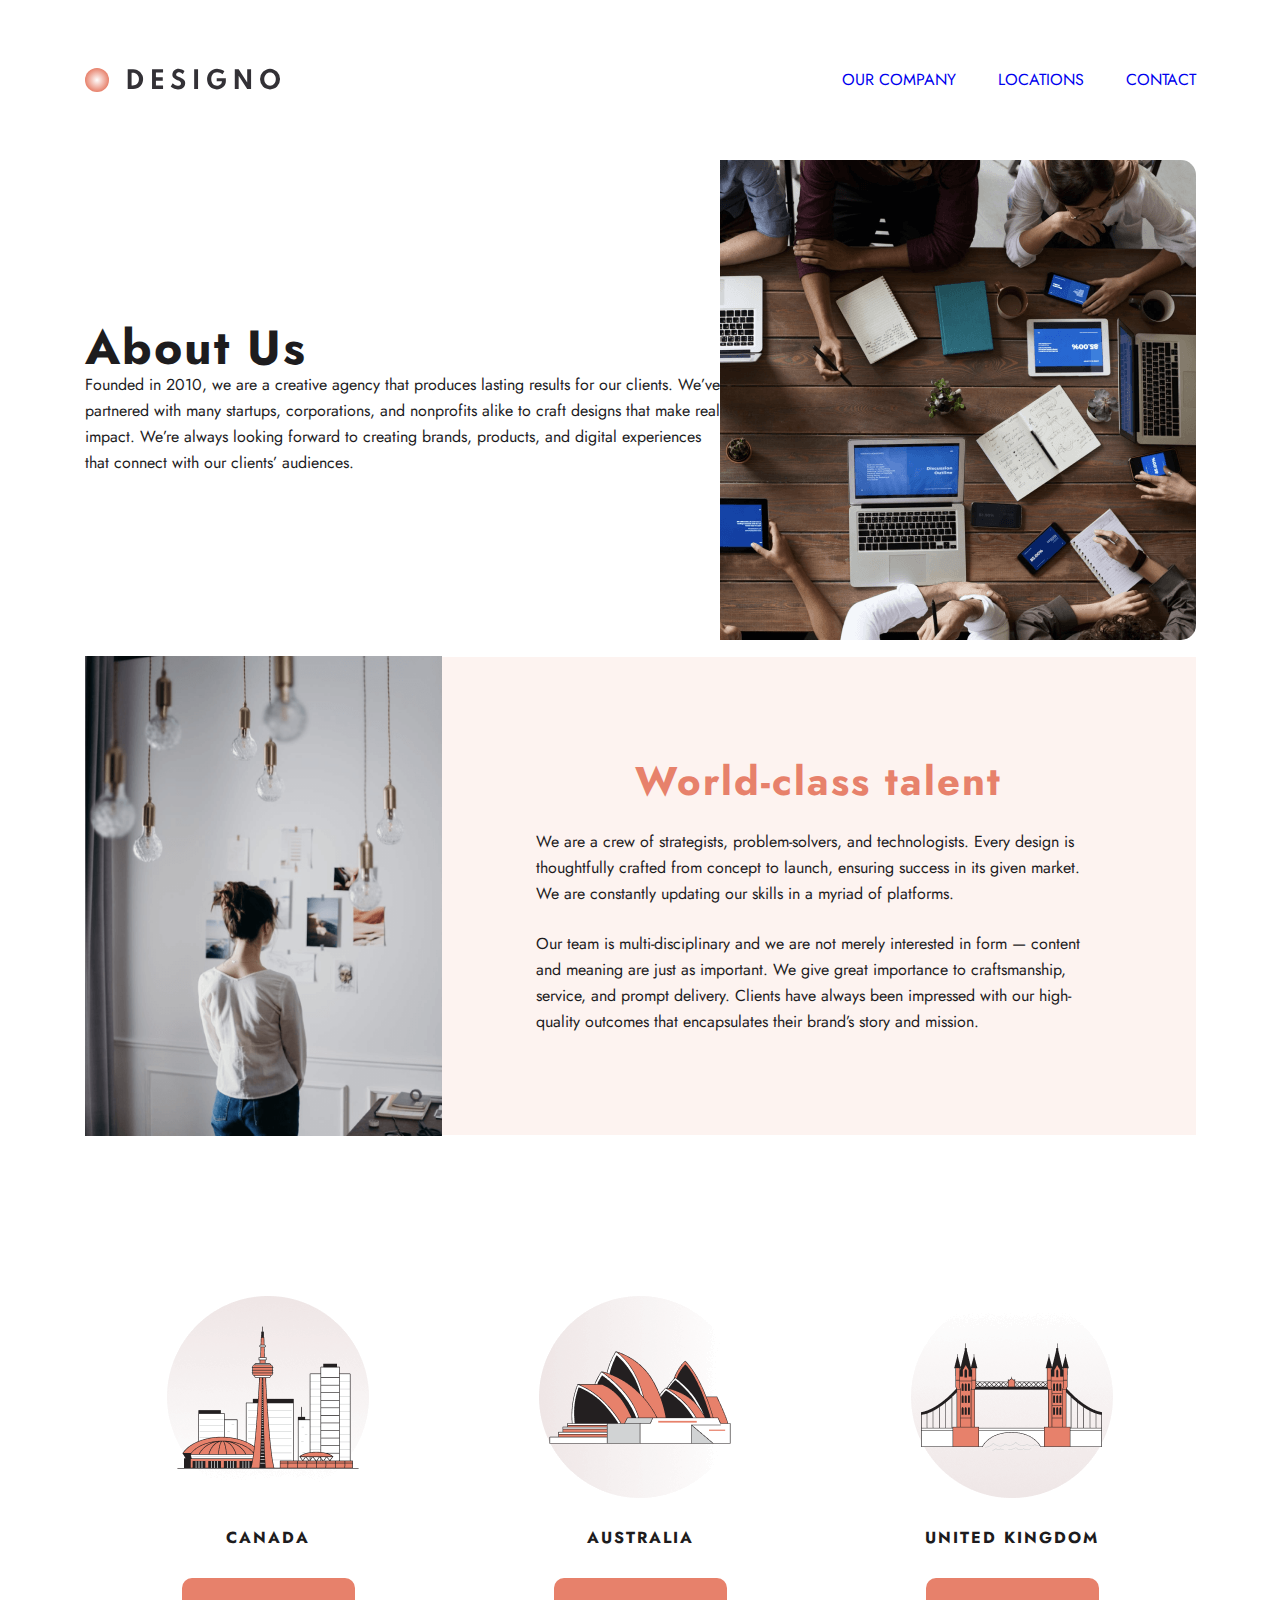
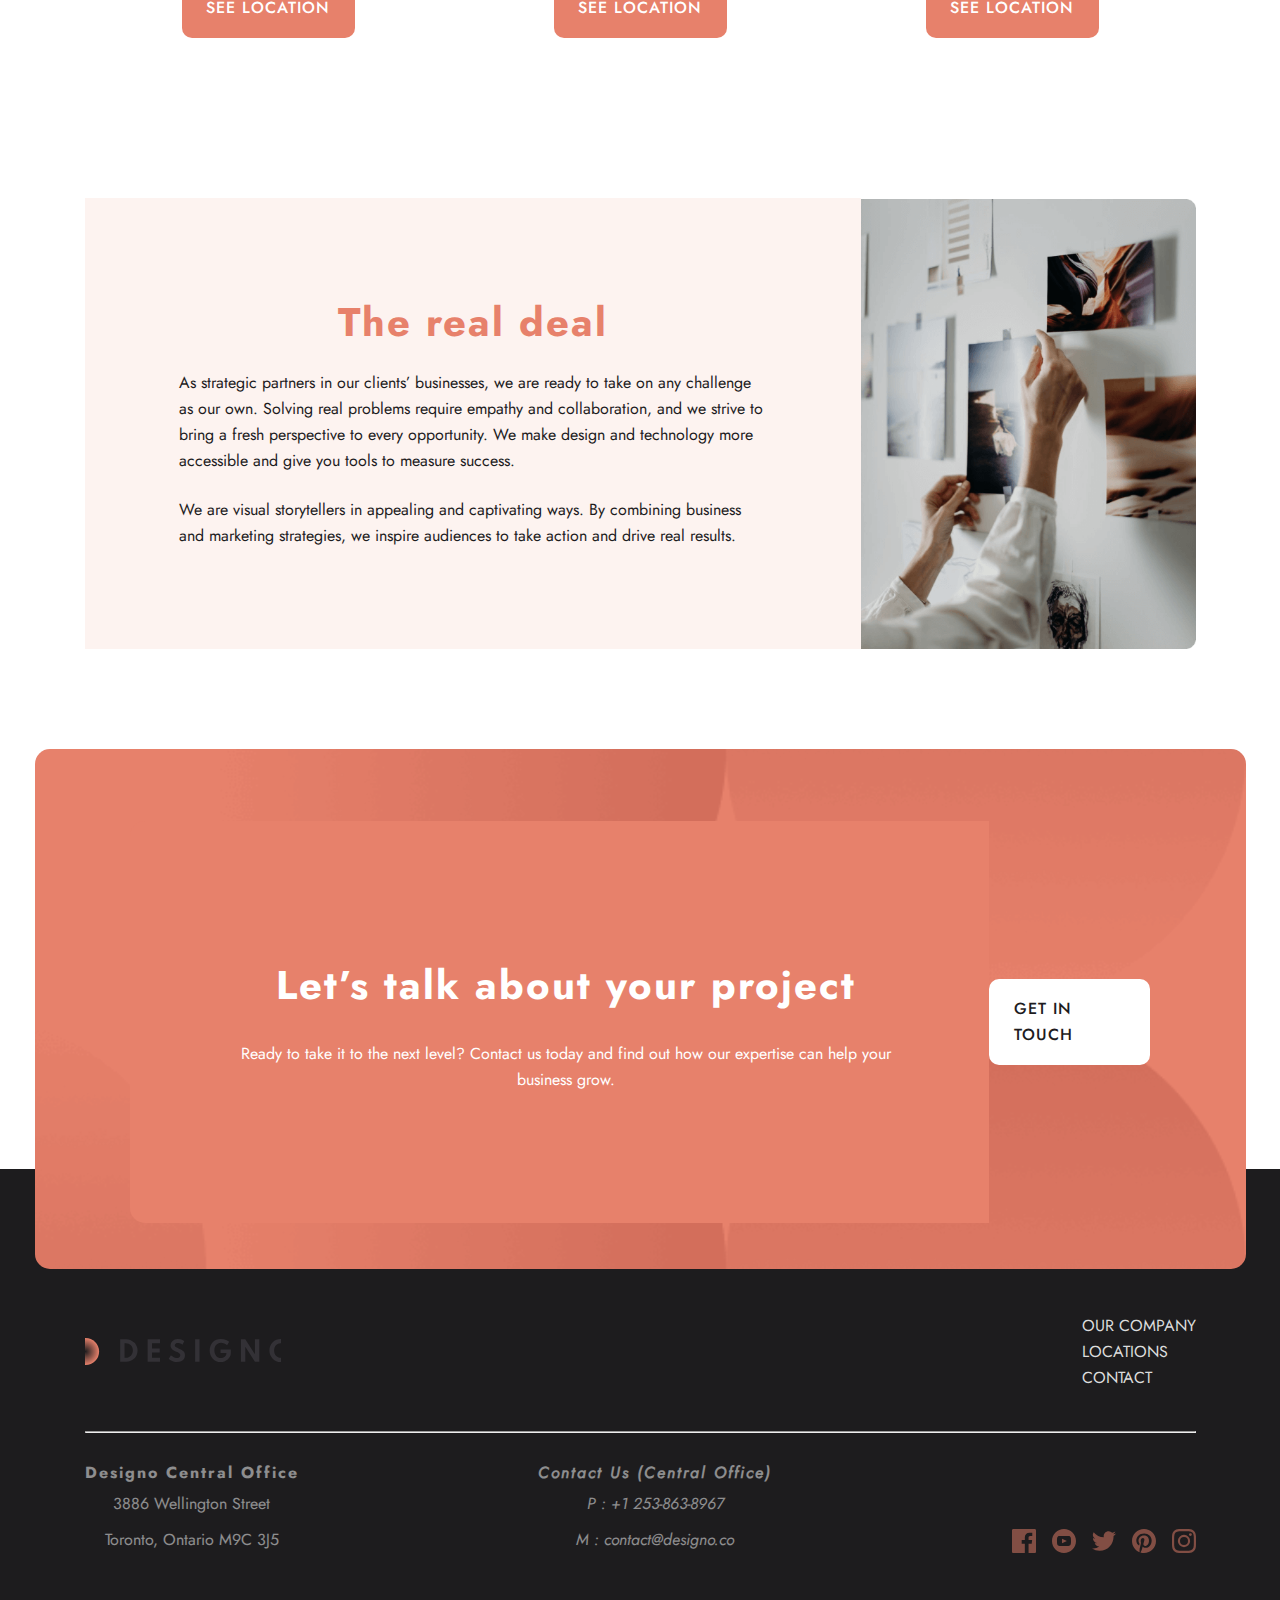
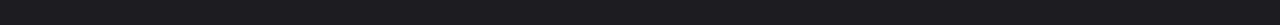
==== about.html @ 4f142d23 "designo site is ready responsive" ====
<!DOCTYPE html>
<html lang="en">
  <head>
    <meta charset="UTF-8" />
    <meta name="viewport" content="width=device-width, initial-scale=1.0" />
    <title>About</title>
    <link rel="stylesheet" href="./css/style.css" />
  </head>
  <body>
    <div class="card">
      <header class="header">
        <div class="container header__container">
          <a class="header__logo-img" href="./index.html">
            <img
              src="./images/svg/hompage-white-logo.svg"
              alt="designo website logo"
              width="196"
              height="24"
          /></a>
          <ul class="header-list">
            <li class="header-item">
              <a class="header-link" href="#">OUR COMPANY</a>
            </li>
            <li class="header-item">
              <a class="header-link" href="./locations.html">LOCATIONS</a>
            </li>
            <li class="header-item">
              <a class="header-link" href="./contact.html">CONTACT</a>
            </li>
          </ul>
          <img
            class="bars-img"
            src="./images/svg/designo-bars icon.svg"
            alt=""
            width="24"
            height="20" />
        </div>
      </header>

      <main class="main">
        <section class="about__start">
          <div class="container about__start__container">
            
              <div class="about__description">
                <h1>About Us</h1>
                <p>
                  Founded in 2010, we are a creative agency that produces lasting
                  results for our clients. We’ve partnered with many startups,
                  corporations, and nonprofits alike to craft designs that make
                  real impact. We’re always looking forward to creating brands,
                  products, and digital experiences that connect with our clients’
                  audiences.
                </p>
              </div>
              <img
              src="./images/pages-images/about-pages-hero-img.png"
              alt=""
              width="476"
              height="480" />
              
            </div>
          </section>
          <section class="about__second">
            <div class="container about__content__container">
              <img
              src="./images/pages-images/about-page-world-img.png"
                alt=""
                width="476"
                height="480" />
              <div class="about__content__description">
                <h2>World-class talent</h2>
                <p>
                  We are a crew of strategists, problem-solvers, and technologists. Every design is thoughtfully crafted from concept to launch, ensuring success in its given market. We are constantly updating our skills in a myriad of platforms.

                  
                </p>
                <p>Our team is multi-disciplinary and we are not merely interested in form — content and meaning are just as important. We give great importance to craftsmanship, service, and prompt delivery. Clients have always been impressed with our high-quality outcomes that encapsulates their brand’s story and mission.</p>
              </div>
              
            
          </div>
        </section>


         <section class="about__hero">
          <div class="container about__hero__container">
            <ul class="about__hero__list">
              <li class="about__hero__item">
                <img src="./images/pages-images/main-image-canada.png" alt="" width="202" height="202">
                <h4>CANADA</h4>
                <a class="btn peach__btn" href="">SEE LOCATION</a>
              </li>
              <li class="about__hero__item">
                <img src="./images/pages-images/about-page-main-australia-img.png" alt="" width="202" height="202">
                <h4>AUSTRALIA</h4>
                <a class="btn peach__btn" href="">SEE LOCATION</a>
              </li>
              <li class="about__hero__item">
                <img src="./images/pages-images/about-page-uka-img.png" alt="" width="202" height="202">
                <h4>UNITED KINGDOM</h4>
                <a class="btn peach__btn" href="">SEE LOCATION</a>
              </li>
            </ul>
          </div>
         </section>

        <section class="about__contents">
          <div class="container about__content__container about__content-order">
           
              <div class="about__content__description">
                <h2>The real deal</h2>
                <p>
                  As strategic partners in our clients’ businesses, we are ready to take on any challenge as our own. Solving real problems require empathy and collaboration, and we strive to bring a fresh perspective to every opportunity. We make design and technology more accessible and give you tools to measure success.

                </p>
                <p>We are visual storytellers in appealing and captivating ways. By combining business and marketing strategies, we inspire audiences to take action and drive real results.</p>
              </div>
              <img
              src="./images/pages-images/aboutoage-main-reel-img.png"
              alt=""
              width="476"
              height="450" />
            
          </div>
        </section>

        <section class="main__end">
          <div class="container main__end__container">
            <div class="main__end__description">
              <h2>Let’s talk about your project</h2>
              <p>
                Ready to take it to the next level? Contact us today and find
                out how our expertise can help your business grow.
              </p>
            </div>
            <a class="btn white__btn" href="">Get in touch</a>
          </div>
        </section>
      </main>

      <footer class="footer">
        <div class="container footer__container">
          <div class="footer__nav__link">
            <a class="header__logo-img" href="./index.html">
              <img
                src="./images/svg/hompage-white-logo.svg"
                alt=""
                width="196"
                height="27"
            /></a>
            <hr class="footer__top__hroad" />
            <ul class="footer-list">
              <li class="footer-item">
                <a class="footer__link" href="#">OUR COMPANY</a>
              </li>
              <li class="footer-item">
                <a class="footer__link" href="./locations.html">LOCATIONS</a>
              </li>
              <li class="footer-item">
                <a class="footer__link" href="./contact.html">CONTACT</a>
              </li>
            </ul>
          </div>
          <hr class="footer__hroad" />
          <div class="footer__nav">
            <div class="footer__nav-city">
              <h4>Designo Central Office</h4>
              <p>3886 Wellington Street</p>
              <p>Toronto, Ontario M9C 3J5</p>
            </div>
            <div class="footer__nav-mail">
              <address>
                <h4>Contact Us (Central Office)</h4>
                <p>P : +1 253-863-8967</p>
                <p>M : contact@designo.co</p>
              </address>
            </div>
            <div class="footer__network">
              <a href=""><img src="./images/svg/footer-facebook.svg"   alt="facebook icon" width="24" height="24"
              /></a>
              <a href=""  ><img src="./images/svg/footer-youtube.svg"alt="you tobe icon" width="24" height="24"
              /></a>
              <a href=""><img src="./images/svg/footer-twitter.svg"   alt="twitter icon" width="24" height="24"
              /></a>
              <a href=""><img src="./images/svg/footer-path.svg"   alt="path icon" width="24" height="24"
              /></a>
              <a href=""  ><img src="./images/svg/footer-instagram.svg" alt="instagramm icon" width="24" height="24"
              /></a>
            </div>
          </div>
        </div>
      </footer>
    </div>
  </body>
</html>
---- css/style.css ----
/*! normalize.css v8.0.1 | MIT License | github.com/necolas/normalize.css */
/* Document
   ========================================================================== */
/**
 * 1. Correct the line height in all browsers.
 * 2. Prevent adjustments of font size after orientation changes in iOS.
 */
html {
  line-height: 1.15; /* 1 */
  -webkit-text-size-adjust: 100%; /* 2 */
}

/* Sections
   ========================================================================== */
/**
 * Remove the margin in all browsers.
 */
body {
  margin: 0;
}

/**
 * Render the `main` element consistently in IE.
 */
main {
  display: block;
}

/**
 * Correct the font size and margin on `h1` elements within `section` and
 * `article` contexts in Chrome, Firefox, and Safari.
 */
h1 {
  font-size: 2em;
  margin: 0.67em 0;
}

/* Grouping content
   ========================================================================== */
/**
 * 1. Add the correct box sizing in Firefox.
 * 2. Show the overflow in Edge and IE.
 */
hr {
  box-sizing: content-box; /* 1 */
  height: 0; /* 1 */
  overflow: visible; /* 2 */
}

/**
 * 1. Correct the inheritance and scaling of font size in all browsers.
 * 2. Correct the odd `em` font sizing in all browsers.
 */
pre {
  font-family: monospace, monospace; /* 1 */
  font-size: 1em; /* 2 */
}

/* Text-level semantics
   ========================================================================== */
/**
 * Remove the gray background on active links in IE 10.
 */
a {
  background-color: transparent;
}

/**
 * 1. Remove the bottom border in Chrome 57-
 * 2. Add the correct text decoration in Chrome, Edge, IE, Opera, and Safari.
 */
abbr[title] {
  border-bottom: none; /* 1 */
  text-decoration: underline; /* 2 */
  -webkit-text-decoration: underline dotted;
          text-decoration: underline dotted; /* 2 */
}

/**
 * Add the correct font weight in Chrome, Edge, and Safari.
 */
b,
strong {
  font-weight: bolder;
}

/**
 * 1. Correct the inheritance and scaling of font size in all browsers.
 * 2. Correct the odd `em` font sizing in all browsers.
 */
code,
kbd,
samp {
  font-family: monospace, monospace; /* 1 */
  font-size: 1em; /* 2 */
}

/**
 * Add the correct font size in all browsers.
 */
small {
  font-size: 80%;
}

/**
 * Prevent `sub` and `sup` elements from affecting the line height in
 * all browsers.
 */
sub,
sup {
  font-size: 75%;
  line-height: 0;
  position: relative;
  vertical-align: baseline;
}

sub {
  bottom: -0.25em;
}

sup {
  top: -0.5em;
}

/* Embedded content
   ========================================================================== */
/**
 * Remove the border on images inside links in IE 10.
 */
img {
  border-style: none;
}

/* Forms
   ========================================================================== */
/**
 * 1. Change the font styles in all browsers.
 * 2. Remove the margin in Firefox and Safari.
 */
button,
input,
optgroup,
select,
textarea {
  font-family: inherit; /* 1 */
  font-size: 100%; /* 1 */
  line-height: 1.15; /* 1 */
  margin: 0; /* 2 */
}

/**
 * Show the overflow in IE.
 * 1. Show the overflow in Edge.
 */
button,
input { /* 1 */
  overflow: visible;
}

/**
 * Remove the inheritance of text transform in Edge, Firefox, and IE.
 * 1. Remove the inheritance of text transform in Firefox.
 */
button,
select { /* 1 */
  text-transform: none;
}

/**
 * Correct the inability to style clickable types in iOS and Safari.
 */
button,
[type=button],
[type=reset],
[type=submit] {
  -webkit-appearance: button;
}

/**
 * Remove the inner border and padding in Firefox.
 */
button::-moz-focus-inner,
[type=button]::-moz-focus-inner,
[type=reset]::-moz-focus-inner,
[type=submit]::-moz-focus-inner {
  border-style: none;
  padding: 0;
}

/**
 * Restore the focus styles unset by the previous rule.
 */
button:-moz-focusring,
[type=button]:-moz-focusring,
[type=reset]:-moz-focusring,
[type=submit]:-moz-focusring {
  outline: 1px dotted ButtonText;
}

/**
 * Correct the padding in Firefox.
 */
fieldset {
  padding: 0.35em 0.75em 0.625em;
}

/**
 * 1. Correct the text wrapping in Edge and IE.
 * 2. Correct the color inheritance from `fieldset` elements in IE.
 * 3. Remove the padding so developers are not caught out when they zero out
 *    `fieldset` elements in all browsers.
 */
legend {
  box-sizing: border-box; /* 1 */
  color: inherit; /* 2 */
  display: table; /* 1 */
  max-width: 100%; /* 1 */
  padding: 0; /* 3 */
  white-space: normal; /* 1 */
}

/**
 * Add the correct vertical alignment in Chrome, Firefox, and Opera.
 */
progress {
  vertical-align: baseline;
}

/**
 * Remove the default vertical scrollbar in IE 10+.
 */
textarea {
  overflow: auto;
}

/**
 * 1. Add the correct box sizing in IE 10.
 * 2. Remove the padding in IE 10.
 */
[type=checkbox],
[type=radio] {
  box-sizing: border-box; /* 1 */
  padding: 0; /* 2 */
}

/**
 * Correct the cursor style of increment and decrement buttons in Chrome.
 */
[type=number]::-webkit-inner-spin-button,
[type=number]::-webkit-outer-spin-button {
  height: auto;
}

/**
 * 1. Correct the odd appearance in Chrome and Safari.
 * 2. Correct the outline style in Safari.
 */
[type=search] {
  -webkit-appearance: textfield; /* 1 */
  outline-offset: -2px; /* 2 */
}

/**
 * Remove the inner padding in Chrome and Safari on macOS.
 */
[type=search]::-webkit-search-decoration {
  -webkit-appearance: none;
}

/**
 * 1. Correct the inability to style clickable types in iOS and Safari.
 * 2. Change font properties to `inherit` in Safari.
 */
::-webkit-file-upload-button {
  -webkit-appearance: button; /* 1 */
  font: inherit; /* 2 */
}

/* Interactive
   ========================================================================== */
/*
 * Add the correct display in Edge, IE 10+, and Firefox.
 */
details {
  display: block;
}

/*
 * Add the correct display in all browsers.
 */
summary {
  display: list-item;
}

/* Misc
   ========================================================================== */
/**
 * Add the correct display in IE 10+.
 */
template {
  display: none;
}

/**
 * Add the correct display in IE 10.
 */
[hidden] {
  display: none;
}

*,
*::after,
*::before {
  margin: 0;
  padding: 0;
  box-sizing: border-box;
}

*:focus {
  outline: 2px dotted #E7816B;
  outline-offset: 0.3s;
}

html {
  scroll-behavior: smooth;
  font-size: 62.5%;
  height: 100%;
}

img {
  display: flex;
  -o-object-fit: cover;
     object-fit: cover; /* contain */
}

a {
  text-decoration: none;
  display: inline-block;
}

ul,
ol {
  list-style: none;
}

h1,
h2,
h3,
h4,
h5,
h6 {
  margin: 0;
}

body {
  font-family: "Jost";
  font-weight: 400;
  font-size: 1.6rem;
  line-height: 1.62;
  color: #1D1C1E;
  display: flex;
  flex-direction: column;
  height: 100%;
}

.container {
  width: 100%;
  max-width: 1211px;
  margin-left: auto;
  margin-right: auto;
  padding-left: 5rem;
  padding-right: 5rem;
}

.main__start__container {
  background-image: url("../../images/png/main-end-bg.png");
  background-color: #E7816B;
  border-radius: 1.5rem;
}

.main__start__description {
  color: #FFFFFF;
  display: flex;
  flex-direction: column;
  align-items: center;
  justify-content: center;
  padding-top: 6.4rem;
  padding-bottom: 6.4rem;
}
.main__start__description p {
  width: 100%;
  max-width: 530px;
  text-align: center;
  margin-top: 2.4rem;
}

@media screen and (max-width: 420px) {
  .main__start__description h1 {
    font-size: 3rem;
  }
}
.web-hero__container {
  border-radius: 15px;
  display: flex;
  flex-wrap: wrap;
  align-items: center;
  justify-content: center;
  margin-top: 16rem;
  margin-bottom: 16rem;
  gap: 3rem;
}

.web-hero__content {
  display: flex;
  flex-direction: column;
  align-items: center;
  justify-content: center;
}

.web-hero__text {
  background-color: #E7816B;
  width: 100%;
  max-width: 350px;
  padding: 3.2rem;
  display: flex;
  flex-direction: column;
  align-items: center;
  justify-content: center;
  border-radius: 0 0 1.5rem 1.5rem;
}
.web-hero__text p {
  text-align: center;
  margin-top: 1.6rem;
}

.wrapper__designs {
  display: flex;
  justify-content: space-between;
  gap: 3rem;
}

.app__designs {
  background-image: url("../../images/png/app-design.jpg");
  background-repeat: no-repeat;
  width: 100%;
  max-width: 540px;
  padding: 8rem 8.3rem;
  color: #FFFFFF;
  border-radius: 1.5rem;
}

.graphic__designs {
  background-image: url("../../images/png/graphic.png");
  background-repeat: no-repeat;
  padding: 8rem 7rem;
  width: 100%;
  max-width: 540px;
  color: #FFFFFF;
  border-radius: 1.5rem;
}

@media screen and (max-width: 900px) {
  .wrapper__designs h2 {
    font-size: 3rem;
  }
}
@media screen and (max-width: 820px) {
  .wrapper__designs .design__nav-text {
    font-weight: 500px;
    font-size: 1.5rem;
    line-height: 1.44;
    letter-spacing: 2px;
    text-align: center;
    cursor: pointer;
  }
  .wrapper__designs .app-designs {
    padding: 5rem 4rem;
  }
  .wrapper__designs .graphic__designs {
    padding: 5rem 5rem;
  }
}
@media screen and (max-width: 700px) {
  .wrapper__designs {
    display: flex;
    flex-direction: column;
    align-items: center;
    justify-content: center;
  }
  .wrapper__designs .app__designs {
    padding: 5rem 4rem;
    width: 100%;
  }
  .wrapper__designs .graphic__designs {
    width: 100%;
  }
}
.web-hero__dubl {
  display: flex;
  flex-wrap: wrap;
  justify-content: flex-start;
}

@media screen and (max-width: 850px) {
  .web-hero__dubl {
    display: flex;
    flex-wrap: wrap;
    align-items: center;
    justify-content: center;
  }
}
/* jost-regular - latin */
@font-face {
  font-display: swap; /* Check https://developer.mozilla.org/en-US/docs/Web/CSS/@font-face/font-display for other options. */
  font-family: "Jost";
  font-style: normal;
  font-weight: 400;
  src: url("../fonts/jost-v14-latin-regular.woff2") format("woff2"); /* Chrome 36+, Opera 23+, Firefox 39+, Safari 12+, iOS 10+ */
}
/* jost-italic - latin */
@font-face {
  font-display: swap; /* Check https://developer.mozilla.org/en-US/docs/Web/CSS/@font-face/font-display for other options. */
  font-family: "Jost";
  font-style: italic;
  font-weight: 400;
  src: url("../fonts/jost-v14-latin-italic.woff2") format("woff2"); /* Chrome 36+, Opera 23+, Firefox 39+, Safari 12+, iOS 10+ */
}
/* jost-500 - latin */
@font-face {
  font-display: swap; /* Check https://developer.mozilla.org/en-US/docs/Web/CSS/@font-face/font-display for other options. */
  font-family: "Jost";
  font-style: normal;
  font-weight: 500;
  src: url("../fonts/jost-v14-latin-500.woff2") format("woff2"); /* Chrome 36+, Opera 23+, Firefox 39+, Safari 12+, iOS 10+ */
}
/* jost-700 - latin */
@font-face {
  font-display: swap; /* Check https://developer.mozilla.org/en-US/docs/Web/CSS/@font-face/font-display for other options. */
  font-family: "Jost";
  font-style: normal;
  font-weight: 700;
  src: url("../fonts/jost-v14-latin-700.woff2") format("woff2"); /* Chrome 36+, Opera 23+, Firefox 39+, Safari 12+, iOS 10+ */
}
h1 h2 h3 {
  font-weight: 500;
  color: #1D1C1E;
}

h1 {
  font-size: 4.8rem;
  line-height: 1;
  letter-spacing: 2px;
}

h2 {
  font-size: 4rem;
  line-height: 1.2;
  letter-spacing: 2px;
}

h3 {
  font-size: 2rem;
  line-height: 1.3;
  letter-spacing: 5px;
}

h4 {
  font-weight: 700;
  line-height: 1;
  letter-spacing: 2px;
}

.btn {
  padding: 1.7rem 2.45rem;
  border-radius: 1rem;
  font-size: 1.6rem;
  font-weight: 500;
  letter-spacing: 1px;
  text-transform: uppercase;
}

.white__btn {
  color: #1D1C1E;
  background-color: #FFFFFF;
  transition: 0.3s;
}

.white__btn:hover {
  color: #FFFFFF;
  background-color: #FFAD9B;
}

.peach__btn {
  color: #FFFFFF;
  background-color: #E7816B;
  transition: 0.3s;
}

.peach__btn:hover {
  background-color: #FFAD9B;
  transition: 0.4s;
}

.header {
  background-color: #FFFFFF;
}

.header__container {
  display: flex;
  align-items: center;
  padding-top: 6.7rem;
  padding-bottom: 6.7rem;
}

.header__logo-img {
  margin-right: auto;
}

.header-list {
  display: flex;
  align-items: center;
  gap: 4.2rem;
}

.header__link {
  color: #1D1C1E;
}

.header__link::after {
  content: "";
  display: block;
  width: 0;
  height: 1px;
  background-color: #333136;
  transition: 0.3s;
}

.header__link:hover::after {
  content: "";
  width: 100%;
}

.bars-img {
  display: none;
}

@media screen and (max-width: 700px) {
  .header-list {
    display: flex;
    align-items: center;
    gap: 1.2rem;
  }
}
@media screen and (max-width: 615px) {
  .header-list {
    display: none;
  }
  .bars-img {
    display: block;
  }
}
.footer {
  padding-top: 14.4rem;
  padding-bottom: 7.2rem;
  background-color: #1D1C1E;
}

.footer__nav__link {
  margin-bottom: 4rem;
  display: flex;
  align-items: center;
}

.header__logo-img {
  -o-object-fit: cover;
     object-fit: cover;
  margin-right: auto;
}

.footer__list {
  display: flex;
  align-items: center;
  gap: 4.2rem;
}

.footer__link {
  color: #DCDCDC;
}

.footer__hr {
  background-color: #FFFFFF;
  opacity: 0.1;
}

.footer__nav {
  margin-top: 3.2rem;
  display: flex;
  justify-content: space-between;
  align-items: flex-end;
  color: #FFFFFF;
  opacity: 0.5;
}

.footer__nav-city {
  display: flex;
  flex-direction: column;
  align-items: center;
  justify-content: center;
  gap: 1rem;
}

.footer__nav-mail address {
  display: flex;
  flex-direction: column;
  align-items: center;
  justify-content: center;
  gap: 1rem;
}

.footer__network {
  display: flex;
  gap: 1.6rem;
}
.footer__network img {
  -o-object-fit: contain;
     object-fit: contain;
}

.footer__top__hroad {
  display: none;
}

@media screen and (max-width: 760px) {
  .footer__nav {
    display: flex;
    flex-direction: column;
    align-items: center;
    justify-content: center;
    gap: 3rem;
  }
}
@media screen and (max-width: 670px) {
  .footer__hroad {
    display: none;
  }
  .footer__nav__link {
    display: flex;
    flex-direction: column;
    align-items: center;
    justify-content: center;
  }
  .header__logo-img {
    margin-left: auto;
    margin-right: auto;
  }
  .footer__top__hroad {
    display: block;
    width: 100%;
    margin-top: 3.2rem;
    margin-bottom: 3.2rem;
  }
  .footer-list {
    display: flex;
    flex-direction: column;
    align-items: center;
    justify-content: center;
  }
}
main {
  flex-grow: 1;
}

.hero__container {
  padding-top: 6rem;
  padding-bottom: 4rem;
  display: flex;
  justify-content: space-between;
  align-items: center;
  background-image: url("../../images/svg/main-hero-oval.png");
  background-repeat: no-repeat;
  background-position: right;
  background-size: contain;
  background-color: #E7816B;
  border-radius: 1.8rem;
}
.hero__container img {
  width: 100%;
  max-width: 284px;
  -o-object-fit: contain;
     object-fit: contain;
  margin-bottom: -7.6rem;
}

.hero__text {
  width: 100%;
  max-width: 640px;
  color: #FFFFFF;
}
.hero__text p {
  width: 100%;
  max-width: 450px;
  margin-top: 3rem;
  margin-bottom: 4rem;
}

@media screen and (max-width: 800px) {
  .hero__container {
    padding-top: 3rem;
    padding-bottom: 2rem;
    align-items: flex-start;
  }
  .hero__container h1 {
    font-size: 3rem;
  }
  .hero__container img {
    width: 100%;
    max-width: 200px;
    -o-object-fit: contain;
       object-fit: contain;
    margin-bottom: -13rem;
  }
}
@media screen and (max-width: 600px) {
  .hero__container {
    display: flex;
    flex-direction: column;
    align-items: center;
    justify-content: center;
  }
  .hero__container .hero__description {
    display: flex;
    flex-direction: column;
    align-items: center;
    justify-content: center;
  }
  .hero__container .hero__description h1 {
    text-align: center;
  }
  .hero__container .hero__description p {
    text-align: center;
  }
}
.about-us__list {
  display: flex;
  flex-wrap: wrap;
  justify-content: center;
  gap: 3rem;
  align-items: center;
}

.about-us__item {
  display: flex;
  flex-direction: column;
  align-items: center;
  justify-content: center;
}
.about-us__item p {
  width: 100%;
  max-width: 350px;
  text-align: center;
}
.about-us__item h3 {
  margin-top: 4.8rem;
  margin-bottom: 3.2rem;
}

.main__end {
  position: relative;
}

.main__end__container {
  background-color: #E7816B;
  background-image: url("../../images/png/main-end-bg.png");
  background-repeat: no-repeat;
  padding: 7.2rem 9.6rem 4.6rem 9.5rem;
  background-position: right;
  background-size: cover;
  align-items: center;
  position: relative;
  display: flex;
  justify-content: center;
  border-radius: 1.5rem;
  top: 10rem;
}

.main__end-text {
  width: 100%;
  max-width: 459px;
  margin-right: auto;
  color: #FFFFFF;
}
.main__end-text h2 {
  width: 100%;
  max-width: 368px;
  padding-bottom: 1rem;
}

@media screen and (max-width: 820px) {
  .main__end__container {
    display: flex;
    flex-direction: column;
    align-items: center;
    justify-content: center;
    gap: 3.2rem;
  }
  .main__end-text {
    display: flex;
    flex-direction: column;
    align-items: center;
    justify-content: center;
    gap: 2rem;
    margin-left: auto;
  }
  .main__end-text h2 {
    text-align: center;
  }
  .main__end-text p {
    text-align: center;
  }
}
@media screen and (max-width: 500px) {
  .main__end-text h2 {
    font-size: 3rem;
  }
  .main__end__container .btn {
    padding: 1.7rem 1.8rem;
    font-size: 1.5rem;
  }
}
.design__container {
  display: flex;
  justify-content: space-between;
  align-items: center;
  gap: 3rem;
  padding: 0;
  margin-top: 16rem;
  padding-bottom: 16rem;
}

.web__design {
  display: flex;
  flex-direction: column;
  align-items: center;
  justify-content: center;
  background-image: url("../../images/png/web-design.png");
  background-repeat: no-repeat;
  background-size: cover;
  padding: 27.3rem 13.6rem;
  color: #FFFFFF;
  border-radius: 1.5rem;
}

.design__navigation {
  display: flex;
  align-items: center;
  margin-top: 2.4rem;
}
.design__navigation .design__nav__description {
  font-weight: 500px;
  font-size: 1.5rem;
  line-height: 1.44;
  letter-spacing: 5px;
  text-align: center;
  cursor: pointer;
}

.app__design {
  background-image: url("../../images/png/app-design.jpg");
  background-repeat: no-repeat;
  background-size: cover;
  border-radius: 1.5rem;
  padding: 10.7rem 10.3rem;
  margin-bottom: 2.4rem;
  color: #FFFFFF;
}

.design__navigation a {
  color: #FFFFFF;
}

.graphic__design {
  background-image: url("../../images/png/graphic.png");
  background-repeat: no-repeat;
  background-size: cover;
  padding: 10.7rem 10.3rem;
  border-radius: 1.5rem;
  color: #FFFFFF;
}

.web-hero__text {
  background-color: #F1F3F5;
}
.web-hero__text h3 {
  font-weight: 500;
  color: #E7816B;
}
.web-hero__text p {
  color: #333136;
}

@media screen and (max-width: 1030px) {
  .design__container h2 {
    font-size: 3rem;
  }
}
@media screen and (max-width: 880px) {
  .design__container .web__design {
    padding: 20.3rem 5.6rem;
  }
  .design__container .app__design {
    padding: 7.7rem 6.3rem;
  }
  .design__container .graphic__design {
    padding: 7.7rem 6.3rem;
  }
}
@media screen and (max-width: 700px) {
  .design__container {
    display: flex;
    flex-direction: column;
    align-items: center;
    justify-content: center;
  }
  .design__container .wrapper__design {
    width: 100%;
  }
  .design__container .web__design {
    width: 100%;
    padding: 7.7rem 6.3rem;
  }
  .design__container .app__design {
    width: 100%;
    background-size: cover;
    display: flex;
    flex-direction: column;
    align-items: center;
    justify-content: cen;
  }
  .design__container .graphic__design {
    width: 100%;
    background-size: cover;
    display: flex;
    flex-direction: column;
    align-items: center;
    justify-content: center;
  }
}
.about__start__container {
  width: 100%;
  display: flex;
  align-items: center;
  justify-content: center;
}
.about__start__container img {
  width: 100%;
  height: 100%;
  border-radius: 0 1.5rem 1.5rem 0;
  -o-object-fit: contain;
     object-fit: contain;
}

.main__end__description {
  display: flex;
  flex-direction: column;
  align-items: center;
  justify-content: center;
  color: #FFFFFF;
  background-image: url("../../images/svg/main-hero-oval.png");
  background-repeat: no-repeat;
  background-size: cover;
  background-position: right 0.5rem bottom;
  background-color: #E7816B;
  padding: 14rem 8.2rem 13rem 9.5rem;
  border-radius: 1.5rem 0 0 1.5rem;
}
.main__end__description p {
  margin-top: 3.2rem;
  text-align: center;
}

@media screen and (max-width: 1085px) {
  .about__start__container {
    display: flex;
    flex-direction: column-reverse;
    align-items: center;
    justify-content: center;
  }
  .about__start__container img {
    border-radius: 1.5rem 1.5rem 0 0;
  }
  .about__start__container .about__description {
    border-radius: 0 0 1.5rem 1.5rem;
  }
}
.about__content__container {
  display: flex;
  align-items: center;
  margin-top: 1.6rem;
}
.about__content__container img {
  width: 100%;
  max-width: 476px;
}

.about__content__description {
  padding: 10rem 9.4rem;
  display: flex;
  flex-direction: column;
  align-items: center;
  justify-content: center;
  gap: 2.4rem;
  background-color: #FDF3F0;
}
.about__content__description h2 {
  color: #E7816B;
}

@media screen and (max-width: 1185px) {
  .about__content__description {
    padding: 7rem 8rem;
  }
}
@media screen and (max-width: 1050px) {
  .about__content__description {
    padding: 8rem 5rem;
  }
}
@media screen and (max-width: 1050px) {
  .about__content__description {
    padding: 7rem 5rem;
  }
}
@media screen and (max-width: 980px) {
  .about__content__description {
    padding: 6rem 4rem;
  }
}
@media screen and (max-width: 900px) {
  .about__content__description {
    padding: 5rem 3rem;
  }
}
@media screen and (max-width: 885px) {
  .about__content__container {
    display: flex;
    flex-direction: column;
    align-items: center;
    justify-content: center;
  }
  .about__content__container img {
    width: 100%;
    max-width: 1111px;
  }
  .about__content-order {
    display: flex;
    flex-direction: column-reverse;
    align-items: center;
    justify-content: center;
  }
  .about__content-order img {
    width: 100%;
    max-width: 1111px;
  }
}
.about__hero__container {
  margin-top: 16rem;
  margin-bottom: 16rem;
}

.about__hero__list {
  display: flex;
  flex-wrap: wrap;
  gap: 17rem;
  align-items: center;
  justify-content: center;
}

.about__hero__item {
  display: flex;
  flex-direction: column;
  align-items: center;
  justify-content: center;
  gap: 3.2rem;
}

.contact__container {
  background-color: #E7816B;
  border-radius: 1.5rem;
  display: flex;
  align-items: center;
  background-image: url("../../images/svg/main-hero-oval.png");
  background-repeat: no-repeat;
}

.contact__description {
  color: #FFFFFF;
  width: 100%;
  max-width: 540px;
  padding: 13.5rem 0 16.1rem 9.5rem;
}
.contact__description h1 {
  margin-bottom: 3.2rem;
}

.contact__submit {
  margin-left: auto;
  display: flex;
  flex-direction: column;
  align-items: flex-end;
  gap: 2.5rem;
}

.contact-form {
  width: 100%;
  display: flex;
  flex-direction: column;
  gap: 25px;
}

.contact-form__input {
  border: none;
  background: transparent;
  color: #fff;
  border-bottom: 1px solid #fff;
  padding: 0 16px 12px;
  width: 100%;
}

.contact-form__input:focus {
  outline: none;
}

.contact-form__input::-moz-placeholder {
  color: #fff;
}

.contact-form__input::placeholder {
  color: #fff;
}

.contact-form__textarea {
  border: none;
  background: transparent;
  color: #fff;
  border-bottom: 1px solid #fff;
  padding: 0 16px 12px;
  width: 100%;
  height: 102px;
}

.contact-form__textarea:focus {
  outline: none;
}

.contact-form__textarea::-moz-placeholder {
  color: #fff;
}

.contact-form__textarea::placeholder {
  color: #fff;
}

.contact-form__wrapper {
  width: 100%;
  display: flex;
  justify-content: flex-end;
}

.btn {
  border: none;
}

@media screen and (max-width: 700px) {
  .contact__container {
    width: 100%;
    display: flex;
    flex-direction: column;
    align-items: center;
    justify-content: center;
  }
  .btn {
    margin-bottom: 2rem;
  }
  .contact-form {
    display: flex;
    flex-direction: column;
    align-items: center;
    justify-content: center;
  }
}
.canada__container {
  display: flex;
  flex-direction: column;
  align-items: center;
  justify-content: center;
  gap: 3.2rem;
}
.canada__container img {
  width: 100%;
  border-radius: 1.5rem;
}

.canada__content__wrapper {
  width: 100%;
  display: flex;
  align-items: center;
  gap: 3rem;
}

.canada__cantent {
  width: 100%;
  max-width: 940px;
  display: flex;
  flex-direction: column;
  gap: 2.4rem;
  padding: 8.8rem 9.5rem;
  background-color: #FDF3F0;
  background-image: url("../../images/png/main-end-bg.png");
  background-repeat: no-repeat;
  background-size: cover;
  border-radius: 1.5rem;
}

.canada__description {
  display: flex;
  gap: 10rem;
}

.canada__office address {
  width: 100%;
  max-width: 255px;
}

.canada__contact address {
  width: 100%;
  max-width: 255px;
}

@media screen and (max-width: 950px) {
  .canada__content__wrapper {
    display: flex;
    flex-direction: column-reverse;
  }
  .canada__content__revers {
    display: flex;
    flex-direction: column;
  }
}
@media screen and (max-width: 776px) {
  .canada__cantent {
    padding: 4.8rem 5.5rem;
  }
  .canada__description {
    display: flex;
    gap: 4rem;
  }
}
@media screen and (max-width: 600px) {
  .canada__cantent {
    display: flex;
    flex-direction: column;
    align-items: center;
    justify-content: center;
  }
  .canada__description {
    display: flex;
    flex-direction: column;
    align-items: center;
    justify-content: center;
  }
}/*# sourceMappingURL=style.css.map */
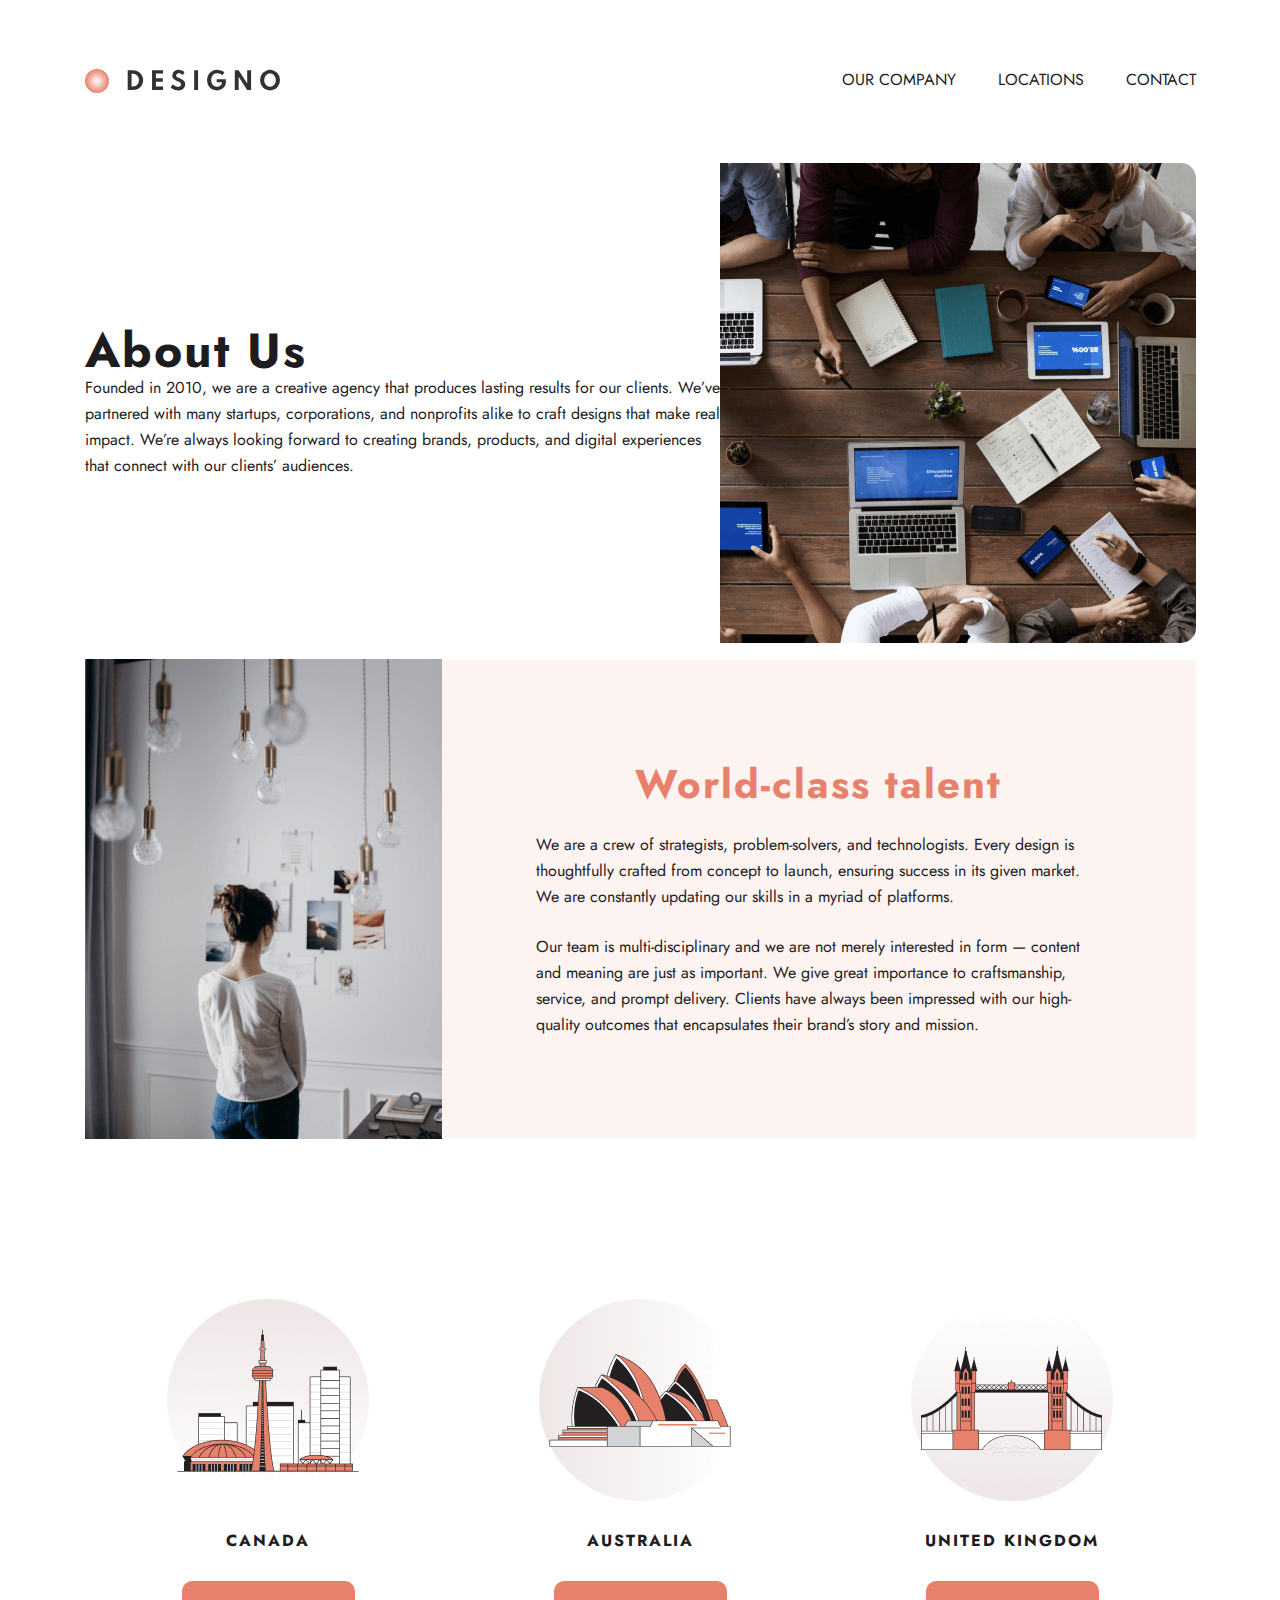
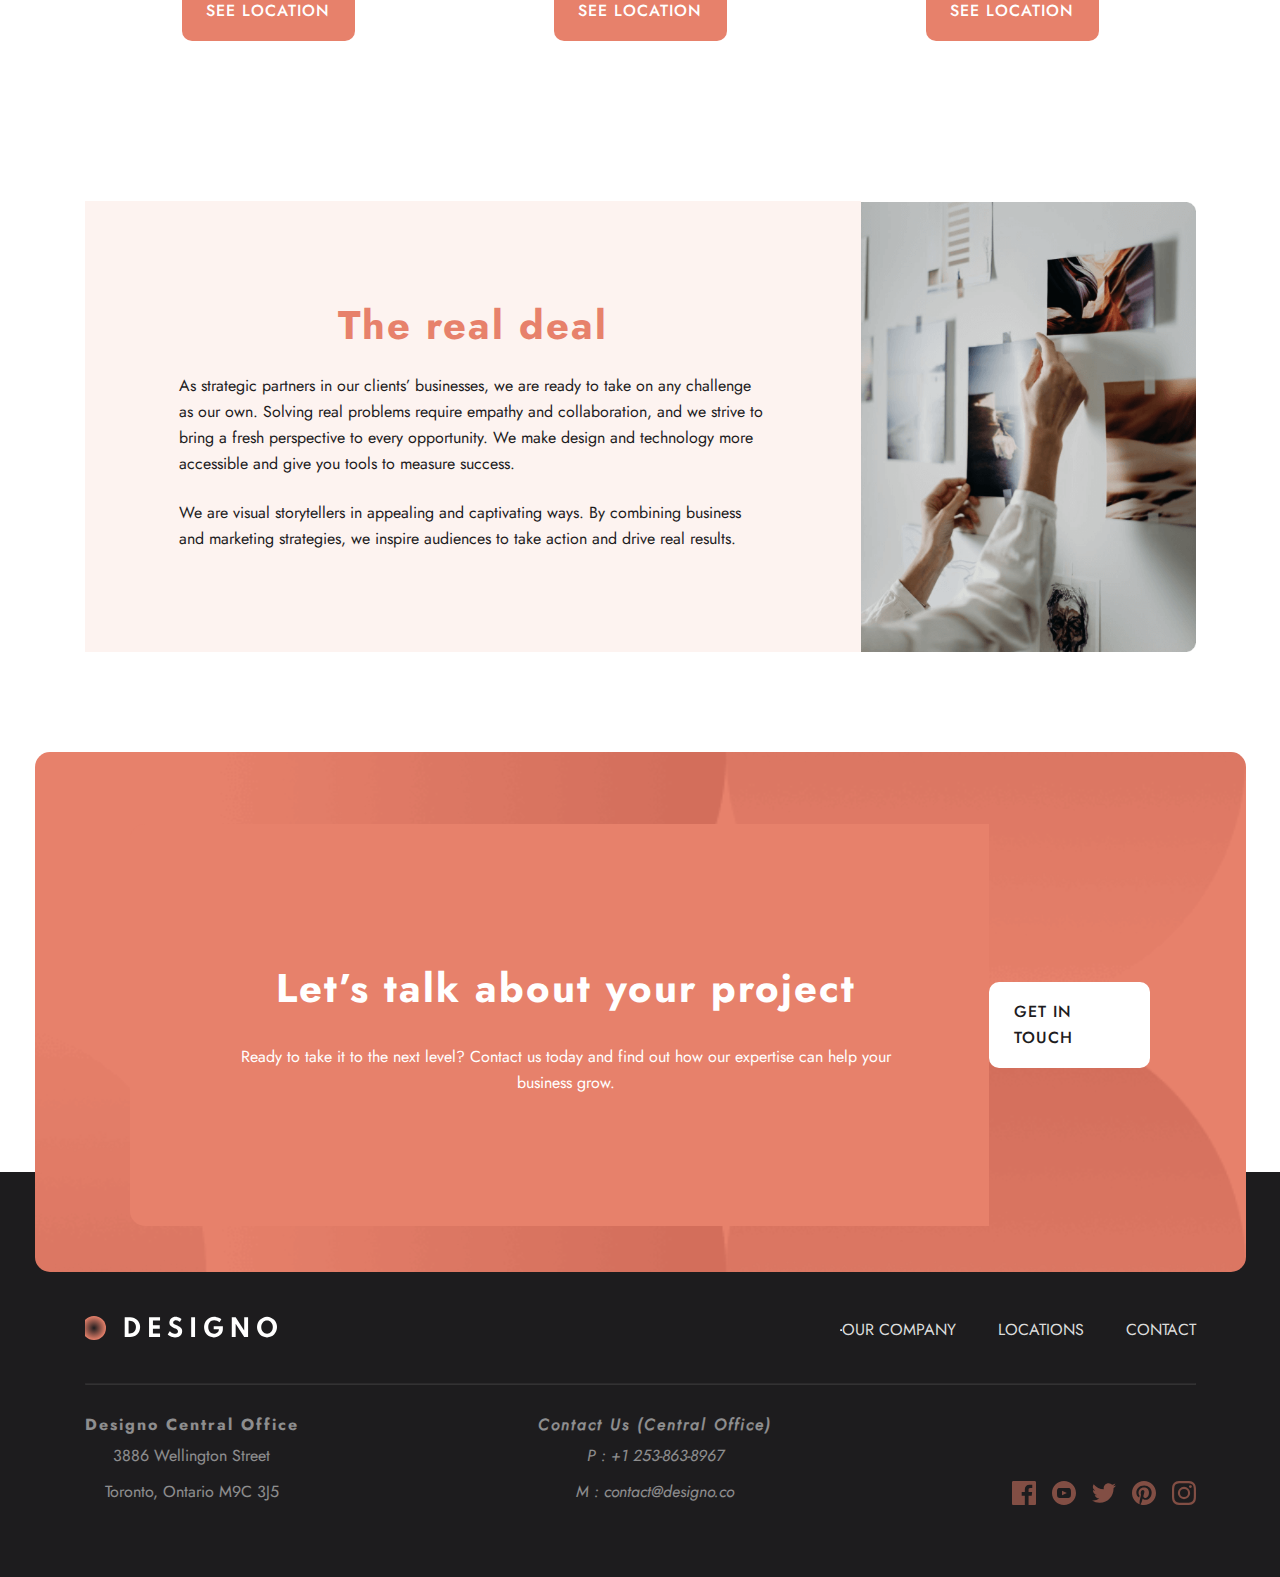
==== commit 7ae880a3: "change in header and footer" ====
--- a/about.html
+++ b/about.html
@@ -10,30 +10,15 @@
     <div class="card">
       <header class="header">
         <div class="container header__container">
-          <a class="header__logo-img" href="./index.html">
-            <img
-              src="./images/svg/hompage-white-logo.svg"
-              alt="designo website logo"
-              width="196"
-              height="24"
-          /></a>
-          <ul class="header-list">
-            <li class="header-item">
-              <a class="header-link" href="#">OUR COMPANY</a>
-            </li>
-            <li class="header-item">
-              <a class="header-link" href="./locations.html">LOCATIONS</a>
-            </li>
-            <li class="header-item">
-              <a class="header-link" href="./contact.html">CONTACT</a>
-            </li>
-          </ul>
-          <img
-            class="bars-img"
-            src="./images/svg/designo-bars icon.svg"
-            alt=""
-            width="24"
-            height="20" />
+           <a class="header__logo-img" href="./index.html"> <img src="./images/svg/hompage-white-logo.svg" alt="designo site logo" width="196" height="24"></a>
+           <ul class="header-list">
+            <li class="header-item"> <a class="header__link" href="./about.html">OUR COMPANY</a></li>
+            <li class="header-item"> <a class="header__link" href="./locations.html">LOCATIONS</a></li>
+            <li class="header-item"> <a class="header__link" href="./contact.html">CONTACT</a></li>
+           </ul>
+            <img class="bars-img" src="./images/svg/designo-bars icon.svg" alt="designo-bars icon" width="24" height="20">
+        </div>
+    </header>
         </div>
       </header>
 
@@ -143,25 +128,20 @@
           <div class="footer__nav__link">
             <a class="header__logo-img" href="./index.html">
               <img
-                src="./images/svg/hompage-white-logo.svg"
+                src="./images/svg/site-footer-logo.svg"
                 alt=""
                 width="196"
                 height="27"
             /></a>
-            <hr class="footer__top__hroad" />
-            <ul class="footer-list">
-              <li class="footer-item">
-                <a class="footer__link" href="#">OUR COMPANY</a>
-              </li>
-              <li class="footer-item">
-                <a class="footer__link" href="./locations.html">LOCATIONS</a>
-              </li>
-              <li class="footer-item">
-                <a class="footer__link" href="./contact.html">CONTACT</a>
-              </li>
+            <hr class="footer__top__hr" />
+            <ul class="footer__list">
+              <li class="footer__item"> <a class="footer__link" href="">OUR COMPANY</a></li>
+              <li class="footer__item"> <a class="footer__link" href="">LOCATIONS</a></li>
+              <li class="footer__item"> <a class="footer__link" href="">CONTACT</a></li>
+             </ul>
             </ul>
           </div>
-          <hr class="footer__hroad" />
+          <hr class="footer__hr" />
           <div class="footer__nav">
             <div class="footer__nav-city">
               <h4>Designo Central Office</h4>
--- a/css/style.css
+++ b/css/style.css
@@ -630,9 +630,10 @@
   content: "";
   display: block;
   width: 0;
-  height: 1px;
-  background-color: #333136;
+  height: 3px;
+  background-color: #FFAD9B;
   transition: 0.3s;
+  border-radius: 2px;
 }
 
 .header__link:hover::after {
